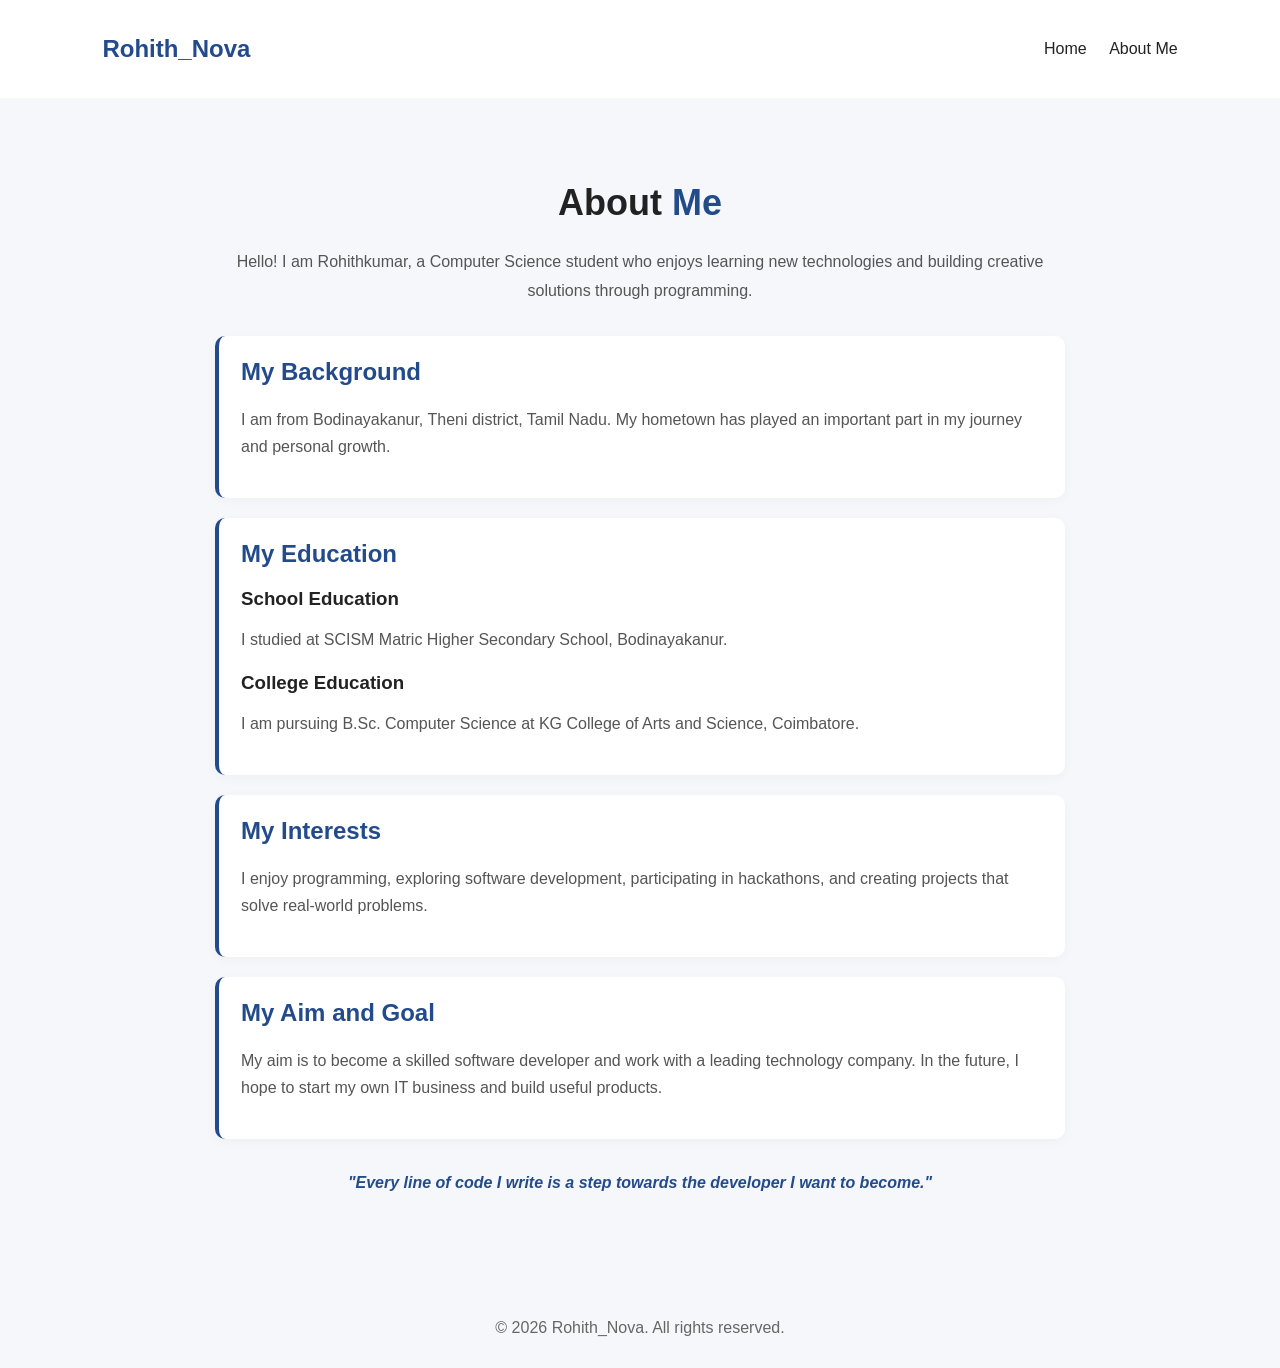
==== about.html @ e1306ddc "commit - 3" ====
<!DOCTYPE html>
<html lang="en">
<head>
    <meta charset="UTF-8">
    <meta name="viewport" content="width=device-width, initial-scale=1.0">
    <title>About Me | Rohith_Nova</title>
    <link rel="stylesheet" href="style.css">
</head>
<body>

    <!-- Navigation -->
    <header>
        <h2>Rohith_Nova</h2>

        <nav>
            <a href="index.html">Home</a>
            <a href="about.html">About Me</a>
        </nav>
    </header>

    <!-- About section -->
    <main class="about">
        <h1>About <span>Me</span></h1>

        <p class="about-intro">
            Hello! I am Rohithkumar, a Computer Science student
            who enjoys learning new technologies and building
            creative solutions through programming.
        </p>

        <section class="about-card">
            <h2>My Background</h2>

            <p>
                I am from Bodinayakanur, Theni district,
                Tamil Nadu. My hometown has played an important
                part in my journey and personal growth.
            </p>
        </section>

        <section class="about-card">
            <h2>My Education</h2>

            <h3>School Education</h3>
            <p>
                I studied at SCISM Matric Higher Secondary
                School, Bodinayakanur.
            </p>

            <h3>College Education</h3>
            <p>
                I am pursuing B.Sc. Computer Science at
                KG College of Arts and Science, Coimbatore.
            </p>
        </section>

        <section class="about-card">
            <h2>My Interests</h2>

            <p>
                I enjoy programming, exploring software
                development, participating in hackathons,
                and creating projects that solve real-world
                problems.
            </p>
        </section>

        <section class="about-card">
            <h2>My Aim and Goal</h2>

            <p>
                My aim is to become a skilled software developer
                and work with a leading technology company.
                In the future, I hope to start my own
                IT business and build useful products.
            </p>
        </section>

        <p class="closing-message">
            "Every line of code I write is a step towards
            the developer I want to become."
        </p>
    </main>

    <!-- Footer -->
    <footer>
        <p>&copy; 2026 Rohith_Nova. All rights reserved.</p>
    </footer>

</body>
</html>
---- style.css ----
/* Basic page settings */
body {
    margin: 0;
    font-family: Arial, sans-serif;
    background-color: #f5f7fb;
    color: #222;
}

/* Navigation bar */
header {
    display: flex;
    justify-content: space-between;
    align-items: center;
    padding: 15px 8%;
    background-color: white;
}

header h2 {
    color: #234b8b;
}

nav a {
    text-decoration: none;
    color: #222;
}

/* Home page layout */
.home {
    display: flex;
    align-items: center;
    justify-content: center;
    gap: 50px;
    padding: 70px 8%;
}

/* Profile photo */
.profile img {
    width: 260px;
    height: 300px;
    object-fit: cover;
    border-radius: 12px;
}

/* Introduction */
.intro {
    max-width: 550px;
}

.welcome {
    color: #234b8b;
    font-size: 14px;
}

h1 {
    font-size: 36px;
}

h1 span {
    color: #234b8b;
}

.description {
    line-height: 1.7;
}

/* Social links */
.social-links a {
    display: inline-block;
    margin-right: 10px;
    padding: 10px 18px;
    background-color: #234b8b;
    color: white;
    text-decoration: none;
    border-radius: 5px;
}

.social-links a:hover {
    background-color: #16315c;
}

/* Footer */
footer {
    text-align: center;
    padding: 15px;
    color: #666;
}

/* Mobile screen */
@media (max-width: 700px) {
    .home {
        flex-direction: column;
        text-align: center;
        padding: 35px 5%;
        gap: 25px;
    }

    .profile img {
        width: 210px;
        height: 240px;
    }

    h1 {
        font-size: 29px;
    }
}

/* Commit 3: About Me page */

nav a {
    margin-left: 18px;
}

.about {
    max-width: 850px;
    margin: 40px auto;
    padding: 20px;
}

.about h1 {
    text-align: center;
    color: #222;
}

.about h1 span {
    color: #234b8b;
}

.about-intro {
    text-align: center;
    line-height: 1.8;
    color: #555;
    margin-bottom: 30px;
}

.about-card {
    background-color: white;
    padding: 22px;
    margin-bottom: 20px;
    border-radius: 10px;
    box-shadow: 0 3px 12px #00000008;
    border-left: 4px solid #234b8b;
}

.about-card h2 {
    color: #234b8b;
    margin-top: 0;
}

.about-card h3 {
    margin-bottom: 5px;
}

.about-card p {
    line-height: 1.7;
    color: #555;
}

.closing-message {
    text-align: center;
    color: #234b8b;
    font-style: italic;
    font-weight: bold;
    line-height: 1.8;
    margin: 30px 0;
}

/* Mobile layout for About Me */
@media (max-width: 700px) {
    .about {
        margin: 20px auto;
        padding: 15px;
    }

    .about-card {
        padding: 18px;
    }

    nav a {
        margin-left: 8px;
        font-size: 14px;
    }
}
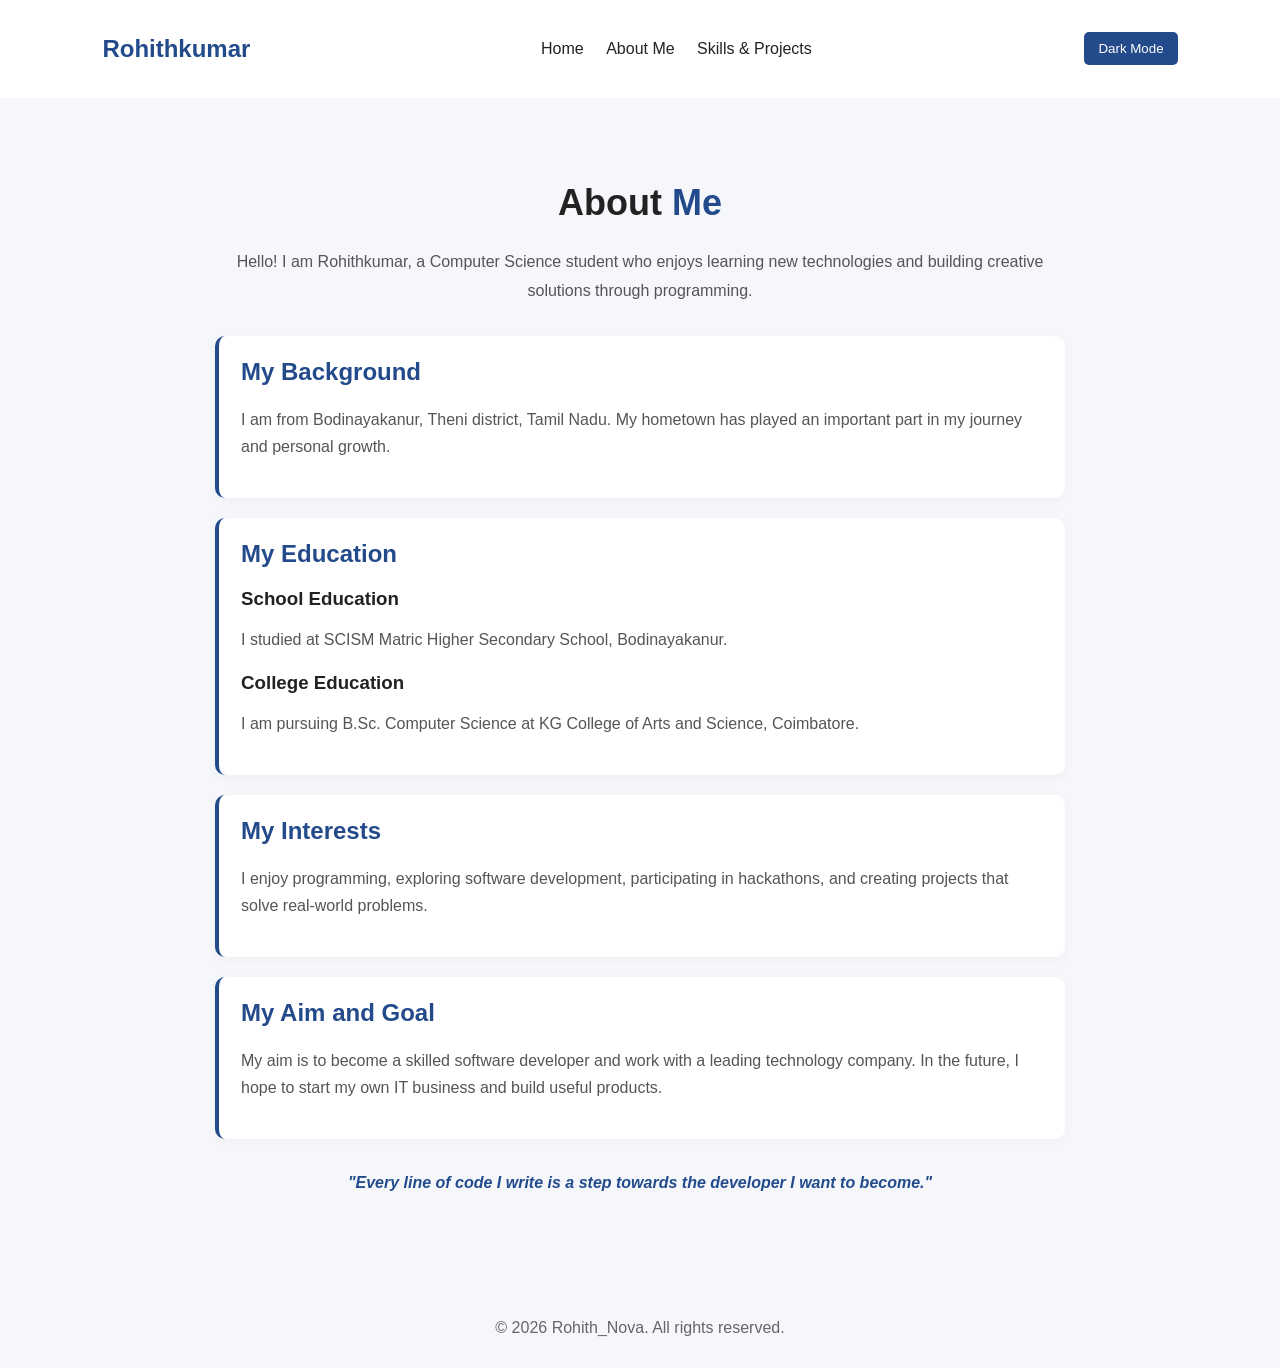
==== commit 0da9c5e1: "commit - 5" ====
--- a/about.html
+++ b/about.html
@@ -12,13 +12,16 @@
 
     <!-- Navigation -->
     <header>
-        <h2>Rohith_Nova</h2>
+    <h2>Rohithkumar</h2>
 
-        <nav>
-            <a href="index.html">Home</a>
-            <a href="about.html">About Me</a>
-        </nav>
-    </header>
+    <nav>
+        <a href="index.html">Home</a>
+        <a href="about.html">About Me</a>
+        <a href="skills.html">Skills & Projects</a>
+    </nav>
+
+    <button id="themeButton">Dark Mode</button>
+</header>
 
     <!-- About section -->
     <main class="about">
@@ -89,5 +92,6 @@
         <p>&copy; 2026 Rohith_Nova. All rights reserved.</p>
     </footer>
 
+<script src="script.js"></script>
 </body>
 </html>
--- a/style.css
+++ b/style.css
@@ -181,3 +181,181 @@
         font-size: 14px;
     }
 }
+
+/* Commit 4: Skills and Projects page */
+
+.skills-page {
+    max-width: 1000px;
+    margin: 40px auto;
+    padding: 20px;
+}
+
+.skills-page h1 {
+    text-align: center;
+}
+
+.skills-page h1 span {
+    color: #234b8b;
+}
+
+.skills-intro {
+    max-width: 700px;
+    margin: 0 auto 35px;
+    text-align: center;
+    line-height: 1.8;
+    color: #555;
+}
+
+.skills-section {
+    margin-bottom: 40px;
+}
+
+.skills-section > h2 {
+    color: #234b8b;
+    margin-bottom: 20px;
+}
+
+/* Skill cards */
+.skills-list {
+    display: grid;
+    grid-template-columns: repeat(3, 1fr);
+    gap: 18px;
+}
+
+.skill-card {
+    background-color: white;
+    padding: 20px;
+    border-radius: 10px;
+    border: 1px solid #e2e7f0;
+}
+
+.skill-card h3 {
+    color: #234b8b;
+    margin-top: 0;
+}
+
+.skill-card p {
+    color: #555;
+    line-height: 1.6;
+}
+
+/* Project cards */
+.projects-list {
+    display: grid;
+    grid-template-columns: repeat(2, 1fr);
+    gap: 20px;
+}
+
+.project-card {
+    background-color: white;
+    padding: 22px;
+    border-radius: 10px;
+    border: 1px solid #e2e7f0;
+}
+
+.project-card h3 {
+    color: #234b8b;
+    margin-top: 0;
+}
+
+.project-card p {
+    color: #555;
+    line-height: 1.7;
+}
+
+.project-tech {
+    font-size: 14px;
+    font-weight: bold;
+}
+
+.project-card a {
+    display: inline-block;
+    margin-top: 10px;
+    color: #234b8b;
+    font-weight: bold;
+    text-decoration: none;
+}
+
+.project-card a:hover {
+    text-decoration: underline;
+}
+
+/* Mobile layout */
+@media (max-width: 700px) {
+    .skills-page {
+        padding: 15px;
+        margin: 20px auto;
+    }
+
+    .skills-list,
+    .projects-list {
+        grid-template-columns: 1fr;
+    }
+}
+
+/* Commit 5: Dark mode styles */
+
+#themeButton {
+    padding: 9px 14px;
+    background-color: #234b8b;
+    color: white;
+    border: none;
+    border-radius: 5px;
+    cursor: pointer;
+}
+
+#themeButton:hover {
+    background-color: #16315c;
+}
+
+/* Dark theme for the whole page */
+body.dark-mode {
+    background-color: #171923;
+    color: #f1f1f1;
+}
+
+/* Header and footer */
+body.dark-mode header,
+body.dark-mode footer {
+    background-color: #222532;
+    color: #f1f1f1;
+}
+
+/* Navigation links */
+body.dark-mode nav a {
+    color: #c5d8ff;
+}
+
+/* Headings and paragraphs */
+body.dark-mode h1,
+body.dark-mode h2,
+body.dark-mode h3 {
+    color: #f1f1f1;
+}
+
+body.dark-mode h1 span,
+body.dark-mode .about-card h2,
+body.dark-mode .skills-section > h2 {
+    color: #8eb5ff;
+}
+
+body.dark-mode p,
+body.dark-mode .description,
+body.dark-mode .about-card p,
+body.dark-mode .skill-card p,
+body.dark-mode .project-card p {
+    color: #d0d0d0;
+}
+
+/* Cards */
+body.dark-mode .about-card,
+body.dark-mode .skill-card,
+body.dark-mode .project-card {
+    background-color: #222532;
+    border-color: #383d4d;
+}
+
+/* Closing message */
+body.dark-mode .closing-message {
+    color: #8eb5ff;
+}
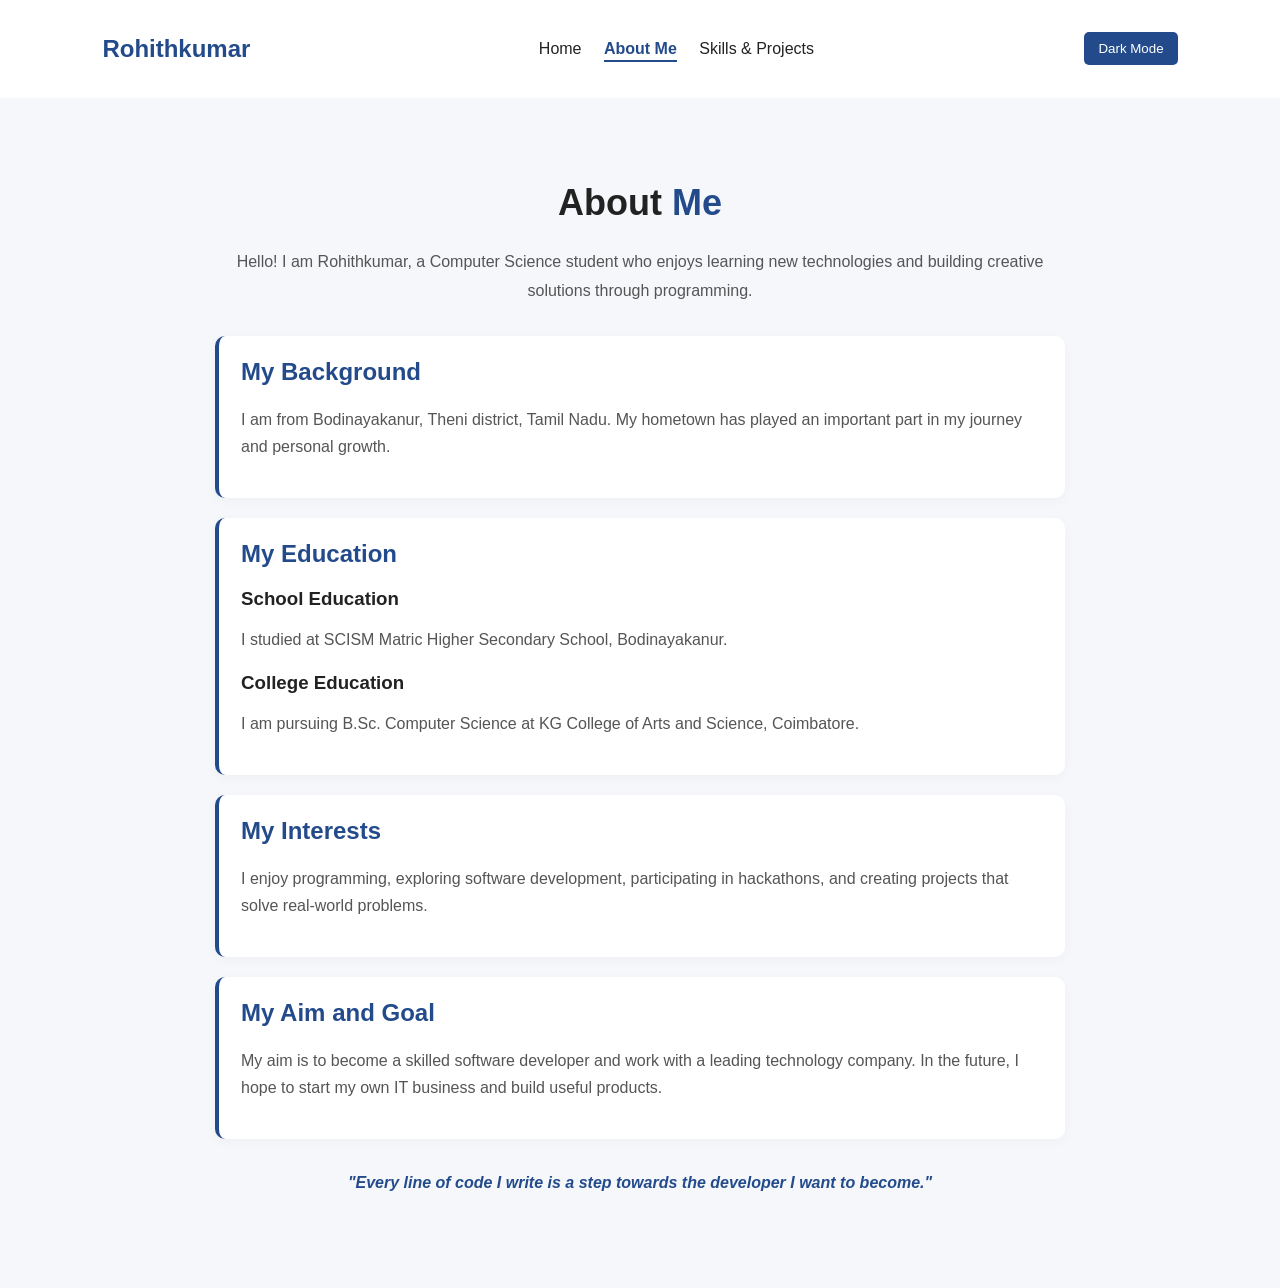
==== commit 919d45f8: "Delete footer from about.html Removed footer section from the about page." ====
--- a/about.html
+++ b/about.html
@@ -87,10 +87,7 @@
         </p>
     </main>
 
-    <!-- Footer -->
-    <footer>
-        <p>&copy; 2026 Rohith_Nova. All rights reserved.</p>
-    </footer>
+    
 
 <script src="script.js"></script>
 </body>
--- a/style.css
+++ b/style.css
@@ -359,3 +359,139 @@
 body.dark-mode .closing-message {
     color: #8eb5ff;
 }
+
+
+/* =====================================================
+   NEW: Styles for the animations
+   ===================================================== */
+
+/* page fades in when it opens (CSS only) */
+main {
+    animation: pageFade 0.7s ease;
+}
+
+@keyframes pageFade {
+    from {
+        opacity: 0;
+        transform: translateY(12px);
+    }
+
+    to {
+        opacity: 1;
+        transform: translateY(0);
+    }
+}
+
+/* Basic 2: the link of the page you are on */
+nav a.active {
+    color: #234b8b;
+    font-weight: bold;
+    border-bottom: 2px solid #234b8b;
+    padding-bottom: 3px;
+}
+
+body.dark-mode nav a.active {
+    color: #8eb5ff;
+    border-bottom-color: #8eb5ff;
+}
+
+/* smooth colour change when switching dark mode */
+body,
+header,
+footer,
+.about-card,
+.skill-card,
+.project-card {
+    transition: background-color 0.4s, color 0.4s;
+}
+
+/* Basic 3: back to top button */
+#topButton {
+    position: fixed;
+    right: 24px;
+    bottom: 24px;
+    width: 44px;
+    height: 44px;
+    border: none;
+    border-radius: 50%;
+    background-color: #234b8b;
+    color: white;
+    font-size: 20px;
+    cursor: pointer;
+
+    /* hidden until JavaScript adds "show" */
+    opacity: 0;
+    pointer-events: none;
+    transform: translateY(10px);
+    transition: opacity 0.3s, transform 0.3s, background-color 0.2s;
+}
+
+#topButton.show {
+    opacity: 1;
+    pointer-events: auto;
+    transform: translateY(0);
+}
+
+#topButton:hover {
+    background-color: #16315c;
+}
+
+/* Moderate 1: cards fade up when scrolled to */
+.reveal {
+    opacity: 0;
+    transform: translateY(26px);
+    transition: opacity 0.6s, transform 0.6s, box-shadow 0.25s;
+}
+
+.reveal.show {
+    opacity: 1;
+    transform: translateY(0);
+}
+
+/* small lift when the mouse is on a card */
+.skill-card:hover,
+.project-card:hover {
+    transform: translateY(-5px);
+    box-shadow: 0 10px 24px #00000014;
+}
+
+/* Moderate 2: blinking cursor while typing */
+.typing {
+    border-right: 3px solid #234b8b;
+    display: inline-block;
+    animation: blink 0.8s step-end infinite;
+}
+
+@keyframes blink {
+    50% {
+        border-color: transparent;
+    }
+}
+
+/* Moderate 3: progress bar */
+#progressBar {
+    position: fixed;
+    top: 0;
+    left: 0;
+    width: 0;
+    height: 4px;
+    background-color: #234b8b;
+    z-index: 20;
+}
+
+body.dark-mode #progressBar {
+    background-color: #8eb5ff;
+}
+
+/* people who turned off animations on their device */
+@media (prefers-reduced-motion: reduce) {
+    * {
+        animation: none !important;
+        transition: none !important;
+    }
+
+    .reveal {
+        opacity: 1;
+        transform: none;
+    }
+}
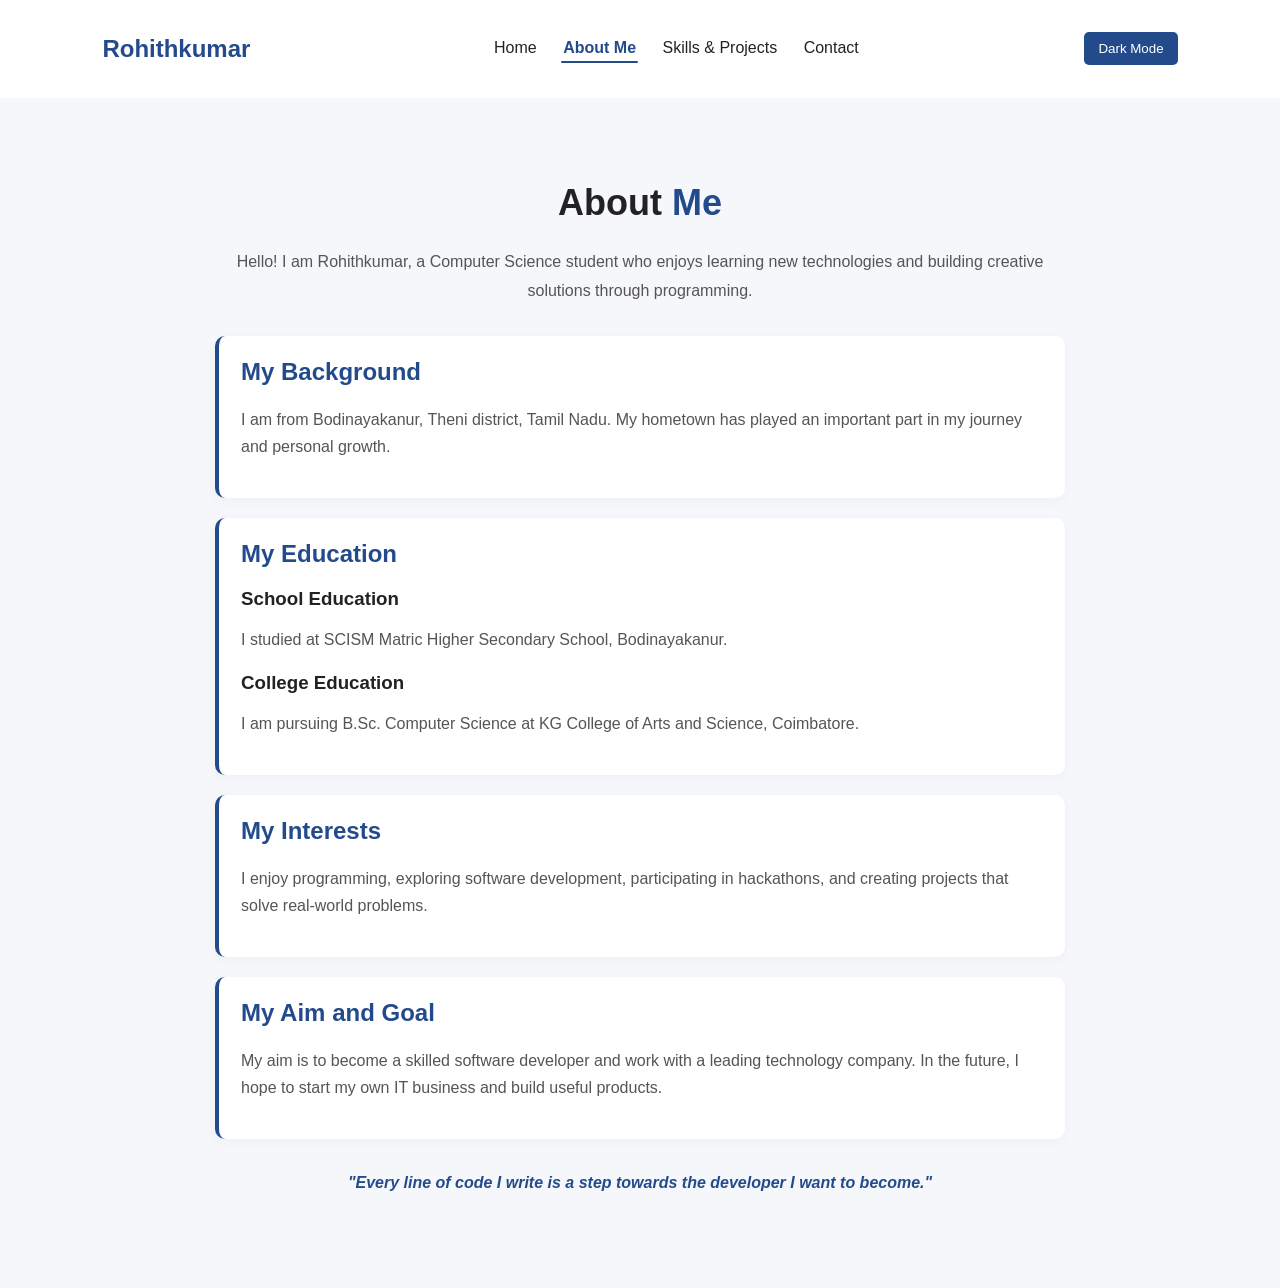
==== commit 6cd72d36: "commit -12" ====
--- a/about.html
+++ b/about.html
@@ -18,6 +18,7 @@
         <a href="index.html">Home</a>
         <a href="about.html">About Me</a>
         <a href="skills.html">Skills & Projects</a>
+        <a href="contact.html">Contact</a>
     </nav>
 
     <button id="themeButton">Dark Mode</button>
--- a/style.css
+++ b/style.css
@@ -23,6 +23,42 @@
 nav a {
     text-decoration: none;
     color: #222;
+    display: inline-block;
+    position: relative;
+    padding: 8px 2px 10px;
+    transition: color 0.25s ease, transform 0.25s ease;
+}
+
+/* Navigation link animation */
+nav a::after {
+    content: "";
+    position: absolute;
+    right: 0;
+    bottom: 4px;
+    left: 0;
+    height: 2px;
+    background-color: #234b8b;
+    border-radius: 2px;
+    transform: scaleX(0);
+    transform-origin: center;
+    transition: transform 0.25s ease;
+}
+
+nav a:hover,
+nav a:focus-visible {
+    color: #234b8b;
+    transform: translateY(-2px);
+}
+
+nav a:hover::after,
+nav a:focus-visible::after,
+nav a.active::after {
+    transform: scaleX(1);
+}
+
+nav a:focus-visible {
+    outline: 2px solid #234b8b;
+    outline-offset: 4px;
 }
 
 /* Home page layout */
@@ -34,12 +70,76 @@
     padding: 70px 8%;
 }
 
-/* Profile photo */
-.profile img {
+/* Flip profile photo */
+.profile-card {
     width: 260px;
     height: 300px;
+    border-radius: 12px;
+    cursor: pointer;
+    perspective: 1000px;
+}
+
+.profile-card-inner {
+    position: relative;
+    width: 100%;
+    height: 100%;
+    transition: transform 0.7s ease;
+    transform-style: preserve-3d;
+}
+
+.profile-card:hover .profile-card-inner,
+.profile-card:focus .profile-card-inner,
+.profile-card.flipped .profile-card-inner {
+    transform: rotateY(180deg);
+}
+
+.profile-card-front,
+.profile-card-back {
+    position: absolute;
+    width: 100%;
+    height: 100%;
+    overflow: hidden;
+    border-radius: 12px;
+    backface-visibility: hidden;
+}
+
+.profile-card-front img {
+    width: 100%;
+    height: 100%;
     object-fit: cover;
-    border-radius: 12px;
+}
+
+.profile-card-back {
+    box-sizing: border-box;
+    display: flex;
+    flex-direction: column;
+    justify-content: center;
+    padding: 28px;
+    background-color: #234b8b;
+    color: white;
+    text-align: center;
+    transform: rotateY(180deg);
+}
+
+.profile-card-back h2 {
+    margin: 8px 0;
+    color: white;
+}
+
+.profile-card-back p {
+    margin: 7px 0;
+    line-height: 1.5;
+}
+
+.profile-card-back span,
+.profile-label {
+    font-size: 12px;
+    letter-spacing: 0.7px;
+}
+
+.profile-label {
+    margin: 0;
+    font-weight: bold;
 }
 
 /* Introduction */
@@ -62,6 +162,122 @@
 
 .description {
     line-height: 1.7;
+}
+
+/* Featured project carousel */
+.project-carousel {
+    max-width: 760px;
+    margin: 0 auto 70px;
+    padding: 0 8%;
+}
+
+.carousel-heading {
+    text-align: center;
+    margin-bottom: 20px;
+}
+
+.carousel-heading h2 {
+    margin: 0;
+}
+
+.carousel-heading h2 span,
+.carousel-slide h3 {
+    color: #234b8b;
+}
+
+.carousel-window {
+    overflow: hidden;
+    border-radius: 14px;
+}
+
+.carousel-track {
+    display: flex;
+    transition: transform 0.45s ease;
+}
+
+.carousel-slide {
+    box-sizing: border-box;
+    flex: 0 0 100%;
+    min-height: 230px;
+    padding: 28px 62px;
+    background-color: white;
+    border: 1px solid #e2e7f0;
+}
+
+.slide-number {
+    margin: 0 0 10px;
+    color: #234b8b;
+    font-size: 13px;
+    font-weight: bold;
+    letter-spacing: 1px;
+}
+
+.carousel-slide h3 {
+    margin: 0 0 12px;
+}
+
+.carousel-slide p {
+    line-height: 1.6;
+    color: #555;
+}
+
+.carousel-slide .slide-tech {
+    color: #234b8b;
+    font-size: 14px;
+    font-weight: bold;
+}
+
+.carousel-slide a {
+    color: #234b8b;
+    font-weight: bold;
+}
+
+.carousel-controls {
+    display: flex;
+    justify-content: center;
+    align-items: center;
+    gap: 16px;
+    margin-top: 18px;
+}
+
+.carousel-button,
+.carousel-dot {
+    border: none;
+    cursor: pointer;
+}
+
+.carousel-button {
+    width: 38px;
+    height: 38px;
+    border-radius: 50%;
+    background-color: #234b8b;
+    color: white;
+    font-size: 20px;
+    transition: background-color 0.2s ease, transform 0.2s ease;
+}
+
+.carousel-button:hover {
+    background-color: #16315c;
+    transform: scale(1.08);
+}
+
+.carousel-dots {
+    display: flex;
+    gap: 8px;
+}
+
+.carousel-dot {
+    width: 9px;
+    height: 9px;
+    padding: 0;
+    border-radius: 50%;
+    background-color: #b7c0d0;
+    transition: transform 0.2s ease, background-color 0.2s ease;
+}
+
+.carousel-dot.active {
+    background-color: #234b8b;
+    transform: scale(1.3);
 }
 
 /* Social links */
@@ -79,6 +295,33 @@
     background-color: #16315c;
 }
 
+/* Small interactive welcome button */
+.hello-button {
+    margin-top: 18px;
+    padding: 10px 18px;
+    border: 2px solid #234b8b;
+    border-radius: 5px;
+    background-color: transparent;
+    color: #234b8b;
+    font: inherit;
+    font-weight: bold;
+    cursor: pointer;
+    transition: background-color 0.25s ease, color 0.25s ease, transform 0.25s ease;
+}
+
+.hello-button:hover {
+    background-color: #234b8b;
+    color: white;
+    transform: translateY(-2px);
+}
+
+.hello-message {
+    min-height: 20px;
+    margin: 12px 0 0;
+    color: #234b8b;
+    font-weight: bold;
+}
+
 /* Footer */
 footer {
     text-align: center;
@@ -95,9 +338,19 @@
         gap: 25px;
     }
 
-    .profile img {
+    .profile-card {
         width: 210px;
         height: 240px;
+    }
+
+    .project-carousel {
+        margin-bottom: 45px;
+        padding: 0 5%;
+    }
+
+    .carousel-slide {
+        min-height: 250px;
+        padding: 24px 28px;
     }
 
     h1 {
@@ -239,6 +492,28 @@
     line-height: 1.6;
 }
 
+.skill-card.interactive-skill {
+    cursor: pointer;
+    transition: transform 0.25s ease, box-shadow 0.25s ease, border-color 0.25s ease;
+}
+
+.skill-card.interactive-skill:hover,
+.skill-card.interactive-skill:focus-visible,
+.skill-card.interactive-skill.selected {
+    transform: translateY(-5px);
+    border-color: #234b8b;
+    box-shadow: 0 10px 24px #00000014;
+    outline: none;
+}
+
+.skill-feedback {
+    min-height: 24px;
+    margin: 18px 0 0;
+    color: #234b8b;
+    font-weight: bold;
+    text-align: center;
+}
+
 /* Project cards */
 .projects-list {
     display: grid;
@@ -265,6 +540,98 @@
 
 .project-tech {
     font-size: 14px;
+    font-weight: bold;
+}
+
+/* Contact page */
+.contact-page {
+    max-width: 680px;
+    margin: 45px auto 70px;
+    padding: 0 20px;
+}
+
+.contact-intro {
+    text-align: center;
+    margin-bottom: 28px;
+}
+
+.contact-intro h1 {
+    margin-bottom: 10px;
+}
+
+.contact-intro h1 span {
+    color: #234b8b;
+}
+
+.contact-intro > p:last-child {
+    color: #555;
+    line-height: 1.6;
+}
+
+.contact-card {
+    padding: 30px;
+    background-color: white;
+    border: 1px solid #e2e7f0;
+    border-radius: 12px;
+    box-shadow: 0 6px 20px #0000000d;
+}
+
+.contact-card label {
+    display: block;
+    margin: 16px 0 7px;
+    font-weight: bold;
+}
+
+.contact-card label:first-child {
+    margin-top: 0;
+}
+
+.contact-card input,
+.contact-card textarea {
+    box-sizing: border-box;
+    width: 100%;
+    padding: 12px;
+    border: 1px solid #cbd3e1;
+    border-radius: 6px;
+    background-color: transparent;
+    color: inherit;
+    font: inherit;
+}
+
+.contact-card input:focus,
+.contact-card textarea:focus {
+    border-color: #234b8b;
+    outline: 2px solid #234b8b33;
+}
+
+.contact-card small {
+    display: block;
+    margin-top: 5px;
+    color: #666;
+}
+
+.send-button {
+    margin-top: 22px;
+    padding: 11px 20px;
+    border: none;
+    border-radius: 6px;
+    background-color: #234b8b;
+    color: white;
+    font: inherit;
+    font-weight: bold;
+    cursor: pointer;
+    transition: background-color 0.2s ease, transform 0.2s ease;
+}
+
+.send-button:hover {
+    background-color: #16315c;
+    transform: translateY(-2px);
+}
+
+.form-status {
+    min-height: 20px;
+    margin: 14px 0 0;
+    color: #234b8b;
     font-weight: bold;
 }
 
@@ -350,9 +717,68 @@
 /* Cards */
 body.dark-mode .about-card,
 body.dark-mode .skill-card,
-body.dark-mode .project-card {
+body.dark-mode .project-card,
+body.dark-mode .contact-card {
     background-color: #222532;
     border-color: #383d4d;
+}
+
+body.dark-mode .contact-intro > p:last-child,
+body.dark-mode .contact-card small {
+    color: #d0d0d0;
+}
+
+body.dark-mode .contact-intro h1 span,
+body.dark-mode .form-status {
+    color: #8eb5ff;
+}
+
+body.dark-mode .contact-card input,
+body.dark-mode .contact-card textarea {
+    border-color: #52596c;
+}
+
+body.dark-mode .carousel-slide {
+    background-color: #222532;
+    border-color: #383d4d;
+}
+
+body.dark-mode .carousel-slide p {
+    color: #d0d0d0;
+}
+
+body.dark-mode .hello-button {
+    border-color: #8eb5ff;
+    color: #8eb5ff;
+}
+
+body.dark-mode .hello-button:hover {
+    background-color: #8eb5ff;
+    color: #171923;
+}
+
+body.dark-mode .hello-message,
+body.dark-mode .skill-feedback {
+    color: #8eb5ff;
+}
+
+body.dark-mode .skill-card.interactive-skill:hover,
+body.dark-mode .skill-card.interactive-skill:focus-visible,
+body.dark-mode .skill-card.interactive-skill.selected {
+    border-color: #8eb5ff;
+}
+
+body.dark-mode .carousel-heading h2 span,
+body.dark-mode .carousel-slide h3,
+body.dark-mode .slide-number,
+body.dark-mode .carousel-slide .slide-tech,
+body.dark-mode .carousel-slide a,
+body.dark-mode .carousel-dot.active {
+    color: #8eb5ff;
+}
+
+body.dark-mode .carousel-dot.active {
+    background-color: #8eb5ff;
 }
 
 /* Closing message */
@@ -386,13 +812,14 @@
 nav a.active {
     color: #234b8b;
     font-weight: bold;
-    border-bottom: 2px solid #234b8b;
-    padding-bottom: 3px;
 }
 
 body.dark-mode nav a.active {
     color: #8eb5ff;
-    border-bottom-color: #8eb5ff;
+}
+
+body.dark-mode nav a::after {
+    background-color: #8eb5ff;
 }
 
 /* smooth colour change when switching dark mode */
